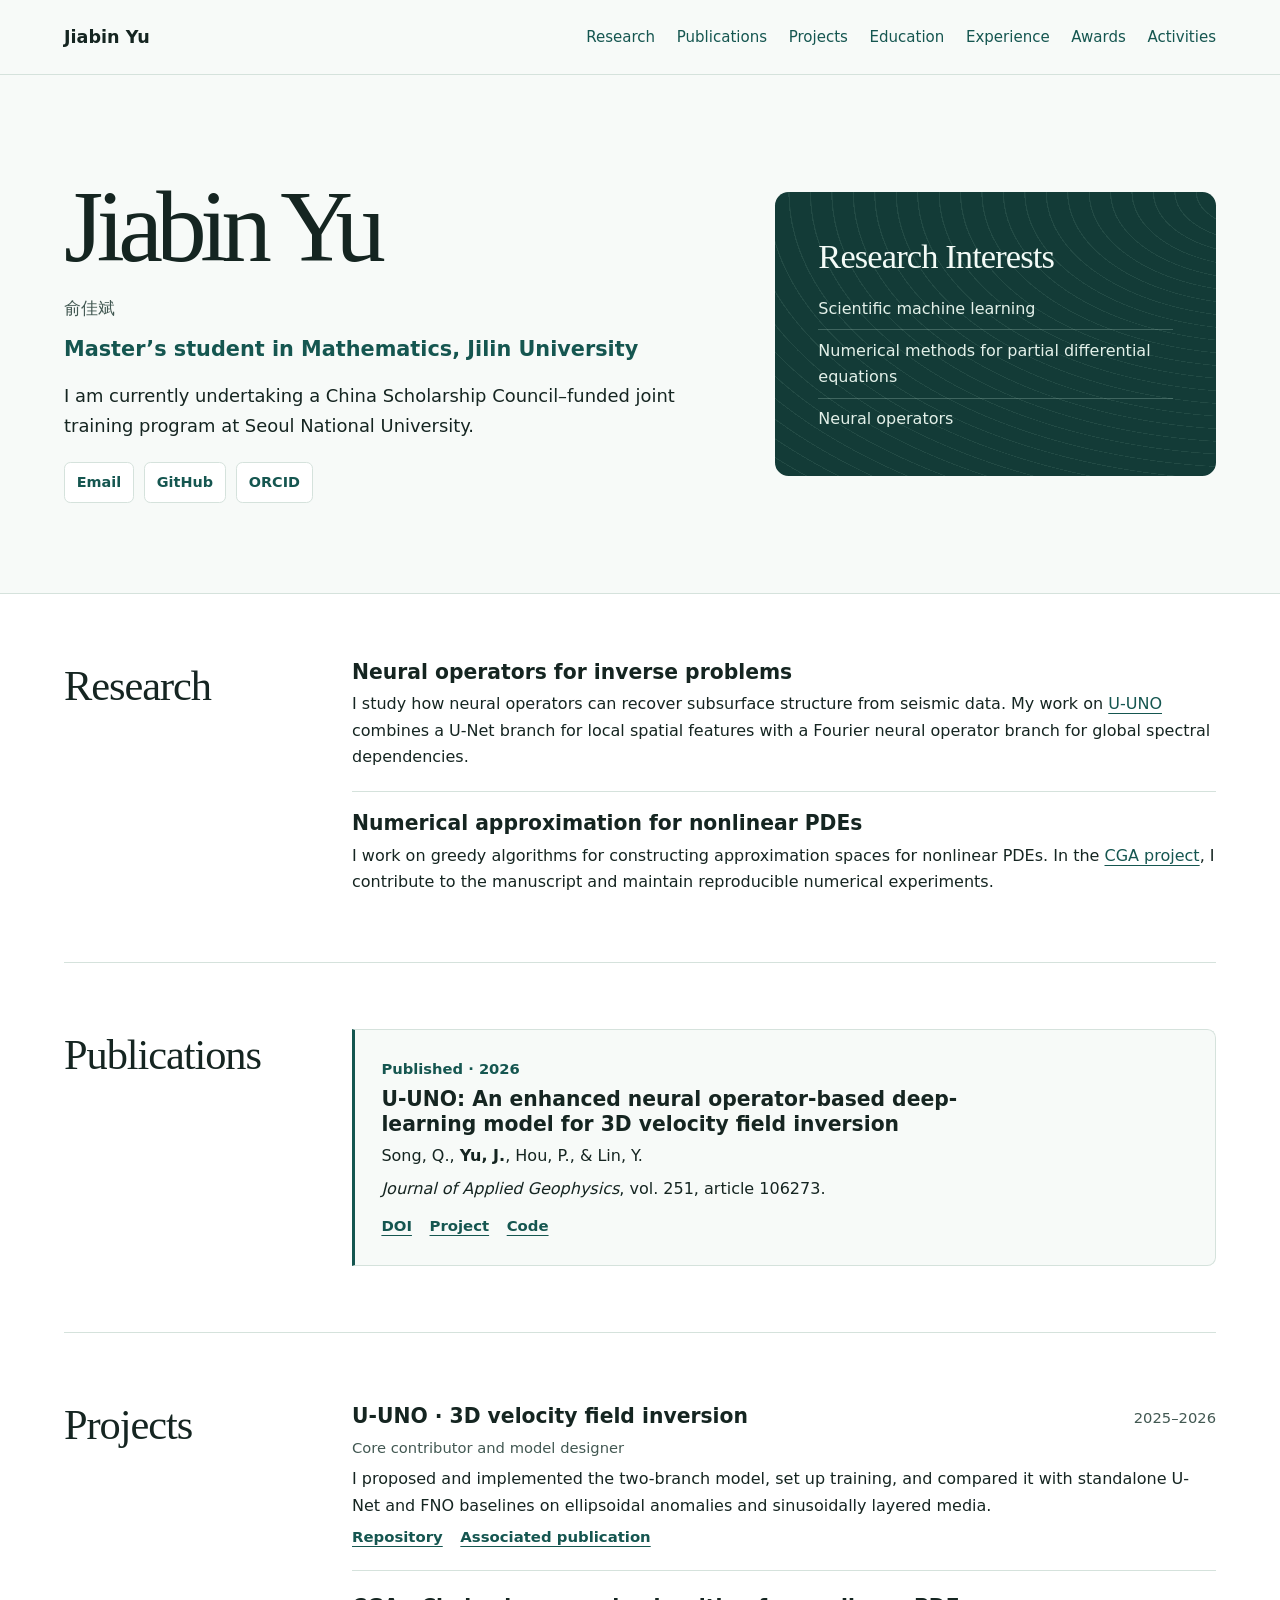
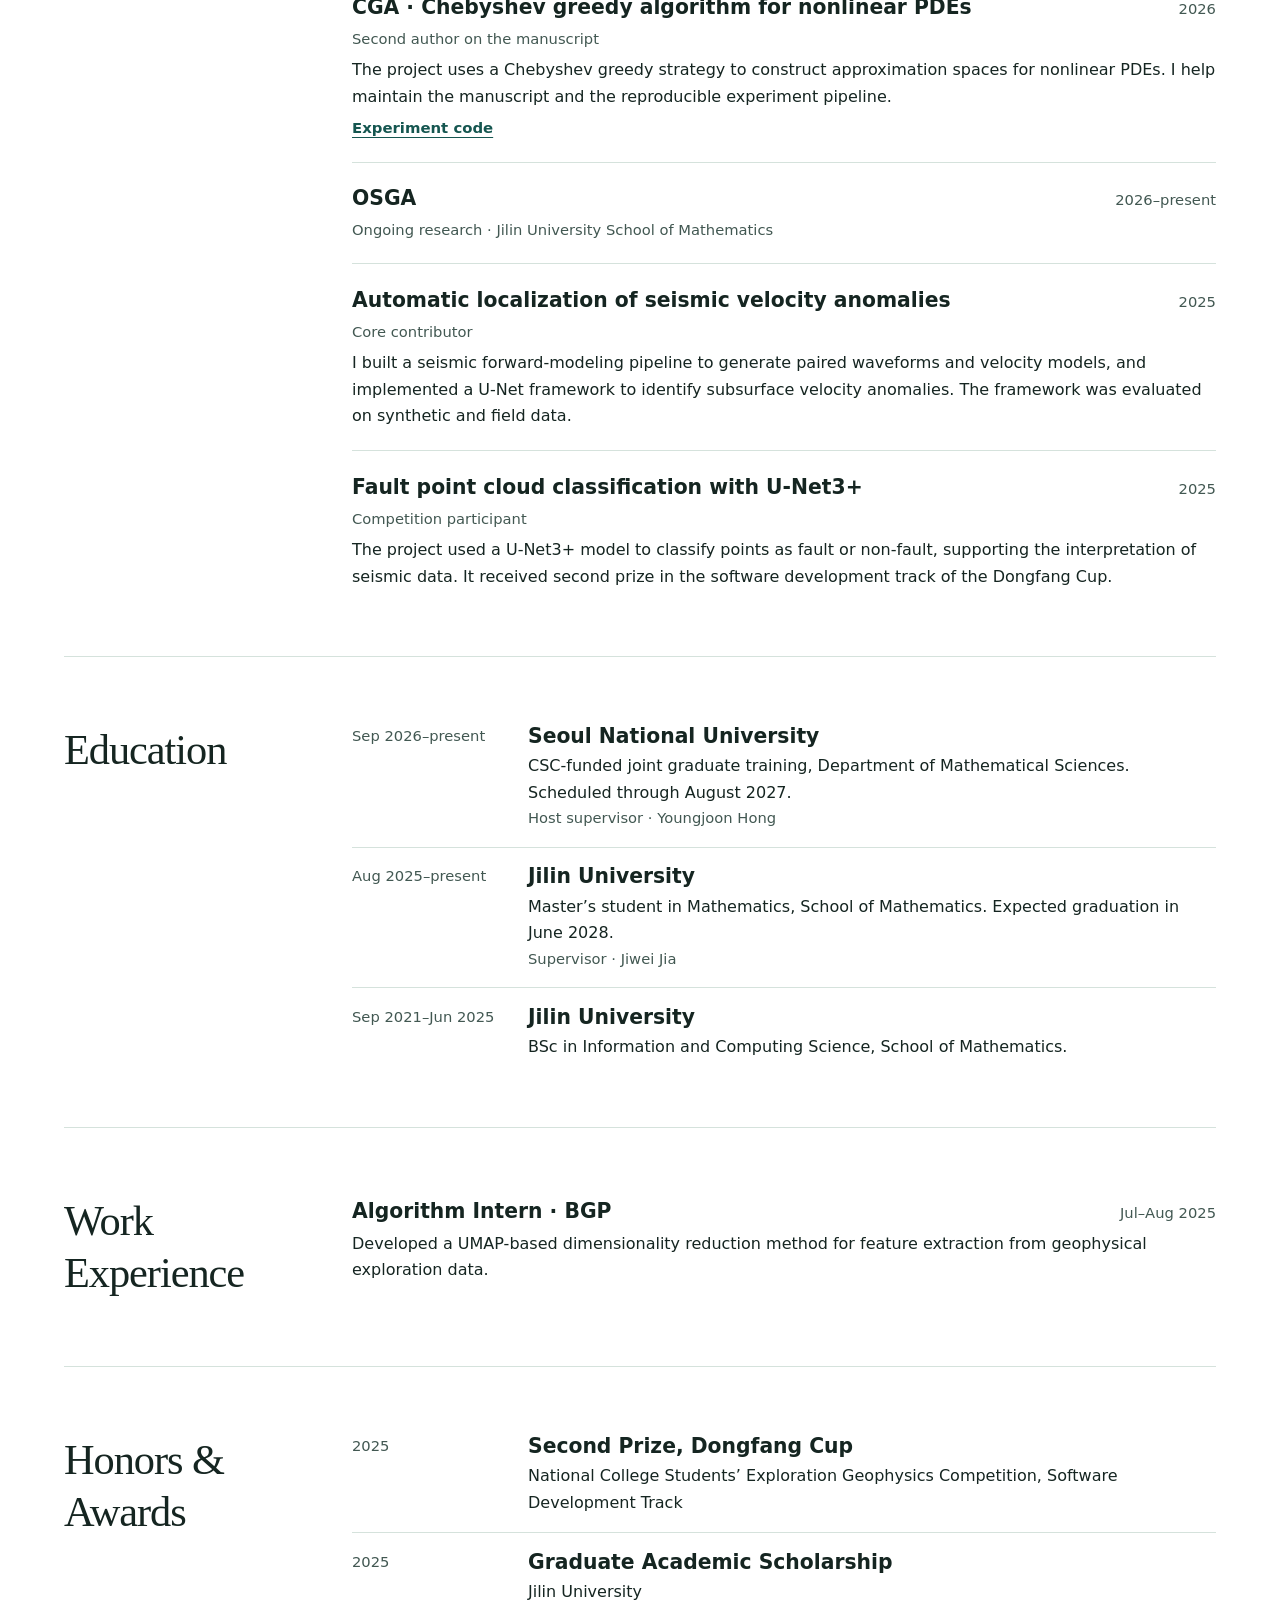
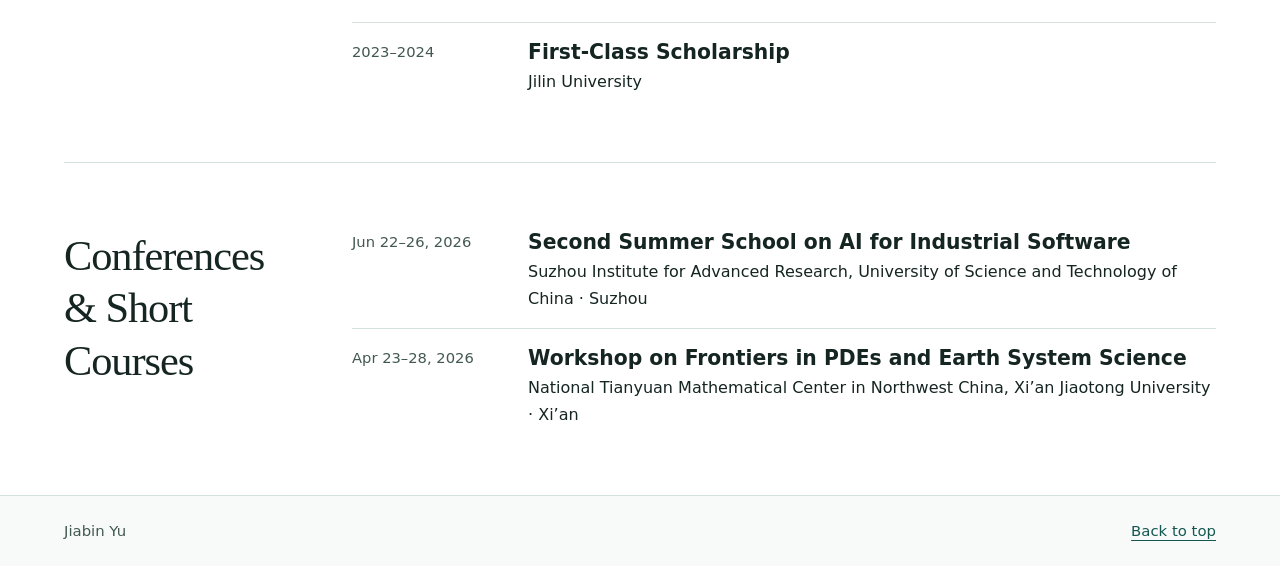
==== index.html @ 4f0d372c "Add files via upload" ====
<!doctype html>
<html lang="en">
<head>
  <meta charset="utf-8">
  <meta name="viewport" content="width=device-width, initial-scale=1">
  <meta name="description" content="Jiabin Yu is a mathematics master's student at Jilin University interested in scientific machine learning, numerical methods for partial differential equations, and neural operators.">
  <title>Jiabin Yu | Mathematics &amp; Scientific Machine Learning</title>
  <link rel="stylesheet" href="assets/style.css">
  <script src="assets/language.js" defer></script>
</head>
<body id="top">
  <a class="skip-link" href="#main">Skip to content</a>
  <header class="site-header">
    <div class="wrap header-inner">
      <a class="wordmark" href="#about">Jiabin Yu</a>
      <nav aria-label="Main navigation">
        <ul class="navigation" role="list">
          <li><a href="#research">Research</a></li>
          <li><a href="#publications">Publications</a></li>
          <li><a href="#projects">Projects</a></li>
          <li><a href="#education">Education</a></li>
          <li><a href="#experience">Experience</a></li>
          <li><a href="#awards">Awards</a></li>
          <li><a href="#activities">Activities</a></li>
        </ul>
      </nav>
      <a class="language-switch" lang="zh-Hans" hreflang="zh-Hans" data-preview-href="../site-zh/index.html" hidden>中文</a>
    </div>
  </header>

  <main id="main">
    <section class="hero" id="about" aria-labelledby="name">
      <div class="wrap hero-inner">
        <div>
          <h1 id="name">Jiabin Yu</h1>
          <p class="alternate-name" lang="zh-Hans">俞佳斌</p>
          <p class="role">Master’s student in Mathematics, Jilin University</p>
          <p class="intro">I am currently undertaking a China Scholarship Council–funded joint training program at Seoul National University.</p>
          <ul class="profile-links" aria-label="Contact and profiles" role="list">
            <li><a href="mailto:yujb25@mails.jlu.edu.cn">Email</a></li>
            <li><a href="https://github.com/RonzolYu">GitHub</a></li>
            <li><a href="https://orcid.org/0009-0006-0397-9789">ORCID</a></li>
          </ul>
        </div>
        <aside class="research-interests" aria-labelledby="interests-heading">
          <h2 id="interests-heading">Research Interests</h2>
          <ul class="interests-list" role="list">
            <li>Scientific machine learning</li>
            <li>Numerical methods for partial differential equations</li>
            <li>Neural operators</li>
          </ul>
        </aside>
      </div>
    </section>

    <div class="wrap">
      <section class="section" id="research" aria-labelledby="research-heading">
        <h2 id="research-heading">Research</h2>
        <div class="stack">
          <article class="record">
            <h3>Neural operators for inverse problems</h3>
            <p>I study how neural operators can recover subsurface structure from seismic data. My work on <a href="#u-uno-project">U-UNO</a> combines a U-Net branch for local spatial features with a Fourier neural operator branch for global spectral dependencies.</p>
          </article>
          <article class="record">
            <h3>Numerical approximation for nonlinear PDEs</h3>
            <p>I work on greedy algorithms for constructing approximation spaces for nonlinear PDEs. In the <a href="#cga-project">CGA project</a>, I contribute to the manuscript and maintain reproducible numerical experiments.</p>
          </article>
        </div>
      </section>

      <section class="section" id="publications" aria-labelledby="publications-heading">
        <h2 id="publications-heading">Publications</h2>
        <div class="stack">
          <article class="record paper" id="u-uno-paper">
            <p class="status">Published · 2026</p>
            <h3>U-UNO: An enhanced neural operator-based deep-learning model for 3D velocity field inversion</h3>
            <p>Song, Q., <strong>Yu, J.</strong>, Hou, P., &amp; Lin, Y.</p>
            <p><cite>Journal of Applied Geophysics</cite>, vol. 251, article 106273.</p>
            <ul class="item-links" role="list">
              <li><a href="https://doi.org/10.1016/j.jappgeo.2026.106273">DOI</a></li>
              <li><a href="#u-uno-project">Project</a></li>
              <li><a href="https://github.com/RonzolYu/uuno">Code</a></li>
            </ul>
          </article>
        </div>
      </section>

      <section class="section" id="projects" aria-labelledby="projects-heading">
        <h2 id="projects-heading">Projects</h2>
        <div class="stack">
          <article class="record" id="u-uno-project">
            <div class="record-head">
              <h3>U-UNO · 3D velocity field inversion</h3>
              <span class="date">2025–2026</span>
            </div>
            <p class="record-meta">Core contributor and model designer</p>
            <p>I proposed and implemented the two-branch model, set up training, and compared it with standalone U-Net and FNO baselines on ellipsoidal anomalies and sinusoidally layered media.</p>
            <ul class="item-links" role="list">
              <li><a href="https://github.com/RonzolYu/uuno">Repository</a></li>
              <li><a href="#u-uno-paper">Associated publication</a></li>
            </ul>
          </article>
          <article class="record" id="cga-project">
            <div class="record-head">
              <h3>CGA · Chebyshev greedy algorithm for nonlinear PDEs</h3>
              <span class="date">2026</span>
            </div>
            <p class="record-meta">Second author on the manuscript</p>
            <p>The project uses a Chebyshev greedy strategy to construct approximation spaces for nonlinear PDEs. I help maintain the manuscript and the reproducible experiment pipeline.</p>
            <ul class="item-links" role="list">
              <li><a href="https://github.com/RonzolYu/cga4PDE">Experiment code</a></li>
            </ul>
          </article>
          <article class="record">
            <div class="record-head">
              <h3>OSGA</h3>
              <span class="date">2026–present</span>
            </div>
            <p class="record-meta">Ongoing research · Jilin University School of Mathematics</p>
          </article>
          <article class="record">
            <div class="record-head">
              <h3>Automatic localization of seismic velocity anomalies</h3>
              <span class="date">2025</span>
            </div>
            <p class="record-meta">Core contributor</p>
            <p>I built a seismic forward-modeling pipeline to generate paired waveforms and velocity models, and implemented a U-Net framework to identify subsurface velocity anomalies. The framework was evaluated on synthetic and field data.</p>
          </article>
          <article class="record">
            <div class="record-head">
              <h3>Fault point cloud classification with U-Net3+</h3>
              <span class="date">2025</span>
            </div>
            <p class="record-meta">Competition participant</p>
            <p>The project used a U-Net3+ model to classify points as fault or non-fault, supporting the interpretation of seismic data. It received second prize in the software development track of the Dongfang Cup.</p>
          </article>
        </div>
      </section>

      <section class="section" id="education" aria-labelledby="education-heading">
        <h2 id="education-heading">Education</h2>
        <ul class="timeline" role="list">
          <li>
            <span class="date">Sep 2026–present</span>
            <div>
              <h3>Seoul National University</h3>
              <p>CSC-funded joint graduate training, Department of Mathematical Sciences. Scheduled through August 2027.</p>
              <p class="record-meta">Host supervisor · Youngjoon Hong</p>
            </div>
          </li>
          <li>
            <span class="date">Aug 2025–present</span>
            <div>
              <h3>Jilin University</h3>
              <p>Master’s student in Mathematics, School of Mathematics. Expected graduation in June 2028.</p>
              <p class="record-meta">Supervisor · Jiwei Jia</p>
            </div>
          </li>
          <li>
            <span class="date">Sep 2021–Jun 2025</span>
            <div>
              <h3>Jilin University</h3>
              <p>BSc in Information and Computing Science, School of Mathematics.</p>
            </div>
          </li>
        </ul>
      </section>

      <section class="section" id="experience" aria-labelledby="experience-heading">
        <h2 id="experience-heading">Work Experience</h2>
        <div class="stack">
          <article class="record">
            <div class="record-head">
              <h3>Algorithm Intern · BGP</h3>
              <span class="date">Jul–Aug 2025</span>
            </div>
            <p>Developed a UMAP-based dimensionality reduction method for feature extraction from geophysical exploration data.</p>
          </article>
        </div>
      </section>

      <section class="section" id="awards" aria-labelledby="awards-heading">
        <h2 id="awards-heading">Honors &amp; Awards</h2>
        <ul class="timeline" role="list">
          <li><span class="date">2025</span><div><h3>Second Prize, Dongfang Cup</h3><p>National College Students’ Exploration Geophysics Competition, Software Development Track</p></div></li>
          <li><span class="date">2025</span><div><h3>Graduate Academic Scholarship</h3><p>Jilin University</p></div></li>
          <li><span class="date">2023–2024</span><div><h3>First-Class Scholarship</h3><p>Jilin University</p></div></li>
        </ul>
      </section>

      <section class="section" id="activities" aria-labelledby="activities-heading">
        <h2 id="activities-heading">Conferences &amp; Short Courses</h2>
        <ul class="timeline" role="list">
          <li>
            <span class="date">Jun 22–26, 2026</span>
            <div><h3>Second Summer School on AI for Industrial Software</h3><p>Suzhou Institute for Advanced Research, University of Science and Technology of China · Suzhou</p></div>
          </li>
          <li>
            <span class="date">Apr 23–28, 2026</span>
            <div><h3>Workshop on Frontiers in PDEs and Earth System Science</h3><p>National Tianyuan Mathematical Center in Northwest China, Xi’an Jiaotong University · Xi’an</p></div>
          </li>
        </ul>
      </section>
    </div>
  </main>

  <footer class="site-footer">
    <div class="wrap footer-inner">
      <span>Jiabin Yu</span>
      <a href="#top">Back to top</a>
    </div>
  </footer>
</body>
</html>
---- assets/style.css ----
:root {
  color-scheme: light;
  --background: #f7faf8;
  --surface: #fff;
  --ink: #152521;
  --muted: #425852;
  --accent: #155650;
  --deep: #133b37;
  --line: #d5e2dc;
  --tint: #e8f2ed;
  --serif: Georgia, "Times New Roman", serif;
  --sans: system-ui, -apple-system, BlinkMacSystemFont, "Segoe UI", sans-serif;
}

:root[lang="zh-Hans"] {
  --serif: "Songti SC", "Noto Serif CJK SC", "Source Han Serif SC", SimSun, Georgia, serif;
  --sans: system-ui, -apple-system, "PingFang SC", "Microsoft YaHei", "Noto Sans CJK SC", sans-serif;
}

*, *::before, *::after { box-sizing: border-box; }
[hidden] { display: none !important; }

body {
  margin: 0;
  background: var(--surface);
  color: var(--ink);
  font: 1rem/1.65 var(--sans);
  overflow-wrap: anywhere;
}

a {
  color: var(--accent);
  text-underline-offset: .24em;
}

a:hover { color: var(--ink); }

a:focus-visible {
  outline: 2px solid currentColor;
  outline-offset: .25rem;
  border-radius: .15rem;
}

h1, h2, h3, p, dl, dd, ol, ul { margin: 0; }

h1, h2, h3 {
  line-height: 1.24;
  text-wrap: balance;
}

h1, h2 { font-family: var(--serif); }

h1 {
  font-size: clamp(3.7rem, 8.2vw, 6.3rem);
  font-weight: 500;
  letter-spacing: -.065em;
}

:lang(zh-Hans) h1 { letter-spacing: -.04em; }

h2 {
  font-size: clamp(1.9rem, 3.7vw, 2.65rem);
  font-weight: 500;
  letter-spacing: -.025em;
}

h3 { font-size: clamp(1.06rem, 2vw, 1.27rem); }

.wrap {
  width: min(100% - 3rem, 72rem);
  margin-inline: auto;
}

.skip-link {
  position: absolute;
  top: .75rem;
  left: .75rem;
  z-index: 1;
  padding: .65rem 1rem;
  background: var(--surface);
  transform: translateY(-200%);
}

.skip-link:focus { transform: none; }

.site-header {
  background: var(--background);
  border-bottom: 1px solid var(--line);
}

.header-inner, .footer-inner {
  display: flex;
  align-items: center;
  justify-content: space-between;
  gap: 1rem 2rem;
  flex-wrap: wrap;
}

.header-inner { min-height: 4.65rem; padding-block: .75rem; gap: .65rem 1.25rem; }
.header-inner nav { margin-inline-start: auto; }

.wordmark {
  color: var(--ink);
  font-size: 1.1rem;
  font-weight: 700;
  text-decoration: none;
}

.navigation, .profile-links, .item-links {
  display: flex;
  align-items: center;
  gap: .7rem 1.35rem;
  flex-wrap: wrap;
  padding: 0;
  list-style: none;
}

.navigation { font-size: .94rem; }
.navigation a:not(:hover) { text-decoration: none; }
.navigation a { display: inline-block; }

.language-switch {
  padding: .2rem .65rem;
  border: 1px solid var(--line);
  border-radius: .35rem;
  font-size: .94rem;
  font-weight: 650;
  text-decoration: none;
}

.language-switch:hover { background: var(--tint); }

.hero {
  background: var(--background);
  border-bottom: 1px solid var(--line);
}

.hero-inner {
  display: grid;
  grid-template-columns: minmax(0, 1.18fr) minmax(0, .82fr);
  align-items: center;
  gap: clamp(2rem, 6vw, 5rem);
  padding-block: clamp(3.1rem, 7vw, 6.2rem);
}

.role {
  margin-top: .75rem;
  color: var(--accent);
  font-size: clamp(1.07rem, 2vw, 1.3rem);
  font-weight: 650;
  line-height: 1.45;
}

.alternate-name {
  margin-top: .3rem;
  color: var(--muted);
  font-size: 1.05rem;
}

.intro {
  max-width: 39rem;
  margin-top: 1.05rem;
  font-size: clamp(1rem, 1.5vw, 1.12rem);
}

.profile-links { margin-top: 1.35rem; gap: .65rem; }

.profile-links a {
  display: inline-flex;
  align-items: center;
  min-height: 2.55rem;
  padding: .32rem .73rem;
  border: 1px solid var(--line);
  border-radius: .4rem;
  background: var(--surface);
  font-size: .9rem;
  font-weight: 640;
  text-decoration: none;
}

.profile-links a:hover { background: var(--tint); border-color: var(--accent); }

.research-interests {
  position: relative;
  isolation: isolate;
  overflow: hidden;
  background: var(--deep);
  color: #f3fbf7;
  border-radius: .85rem;
  padding: clamp(1.5rem, 4vw, 2.7rem);
}

.research-interests::before {
  position: absolute;
  z-index: -1;
  inset: 0;
  background: repeating-radial-gradient(ellipse at 110% 0%, transparent 0 1.25rem, #9fc9b51c 1.28rem 1.34rem);
  content: "";
  pointer-events: none;
}

.research-interests h2 {
  margin-bottom: .65rem;
  font-size: clamp(1.65rem, 2.7vw, 2.15rem);
}

.interests-list {
  padding: 0;
  color: #e3f0e9;
  list-style: none;
}

.interests-list li { padding-block: .46rem; }
.interests-list li + li { border-top: 1px solid #b5d7ca45; }
.interests-list li:last-child { padding-bottom: 0; }

.section {
  display: grid;
  grid-template-columns: minmax(0, 14rem) minmax(0, 1fr);
  gap: 1.4rem clamp(2rem, 5vw, 5rem);
  padding-block: clamp(2.5rem, 5.5vw, 4.15rem);
  border-top: 1px solid var(--line);
  scroll-margin-top: 1.2rem;
}

.section:first-child { border-top: 0; }
.stack { display: grid; gap: 1.3rem; align-content: start; }
.stack-compact { gap: .9rem; }
.record { min-width: 0; }
.record h3 + *, .record p + *, .record .record-head + * { margin-top: .38rem; }
.record + .record { padding-top: 1.2rem; border-top: 1px solid var(--line); }
.record-meta, .date, .status { color: var(--muted); font-size: .92rem; }
.record-head { display: flex; flex-wrap: wrap; justify-content: space-between; align-items: baseline; gap: .2rem 1rem; }
.date { font-variant-numeric: tabular-nums; }
.item-links { gap: .35rem 1.1rem; font-size: .93rem; font-weight: 630; }

.paper {
  padding: clamp(1.15rem, 3vw, 1.65rem);
  background: var(--background);
  border: 1px solid var(--line);
  border-left: .24rem solid var(--accent);
  border-radius: 0 .55rem .55rem 0;
}

.paper .status { color: var(--accent); font-weight: 700; }
.paper .item-links { margin-top: .72rem; }

.timeline {
  display: grid;
  gap: 1.05rem;
  list-style: none;
  padding: 0;
}

.timeline li {
  display: grid;
  grid-template-columns: minmax(0, 10rem) minmax(0, 1fr);
  gap: .2rem 1rem;
  padding-bottom: 1rem;
  border-bottom: 1px solid var(--line);
}

.timeline li:last-child { border-bottom: 0; padding-bottom: 0; }
.timeline h3 + p { margin-top: .28rem; }

.site-footer {
  padding-block: 1.45rem;
  background: var(--background);
  border-top: 1px solid var(--line);
  color: var(--muted);
  font-size: .93rem;
}

@media (max-width: 52rem) {
  .hero-inner { gap: 1.7rem; }
  .section { grid-template-columns: minmax(0, 10rem) minmax(0, 1fr); }
}

@media (max-width: 42rem) {
  .wrap { width: min(100% - 2rem, 72rem); }
  .header-inner {
    display: grid;
    grid-template-columns: minmax(0, 1fr) auto;
    gap: .35rem .75rem;
  }

  .header-inner nav { grid-area: 2 / 1 / auto / -1; margin-inline-start: 0; }
  .language-switch { grid-area: 1 / 2; }
  .navigation { gap: .25rem .85rem; }
  .navigation a { padding-block: .25rem; }
  .hero-inner, .section { grid-template-columns: minmax(0, 1fr); }
  .section { gap: 1.15rem; }
  .timeline li { grid-template-columns: minmax(0, 1fr); }
}
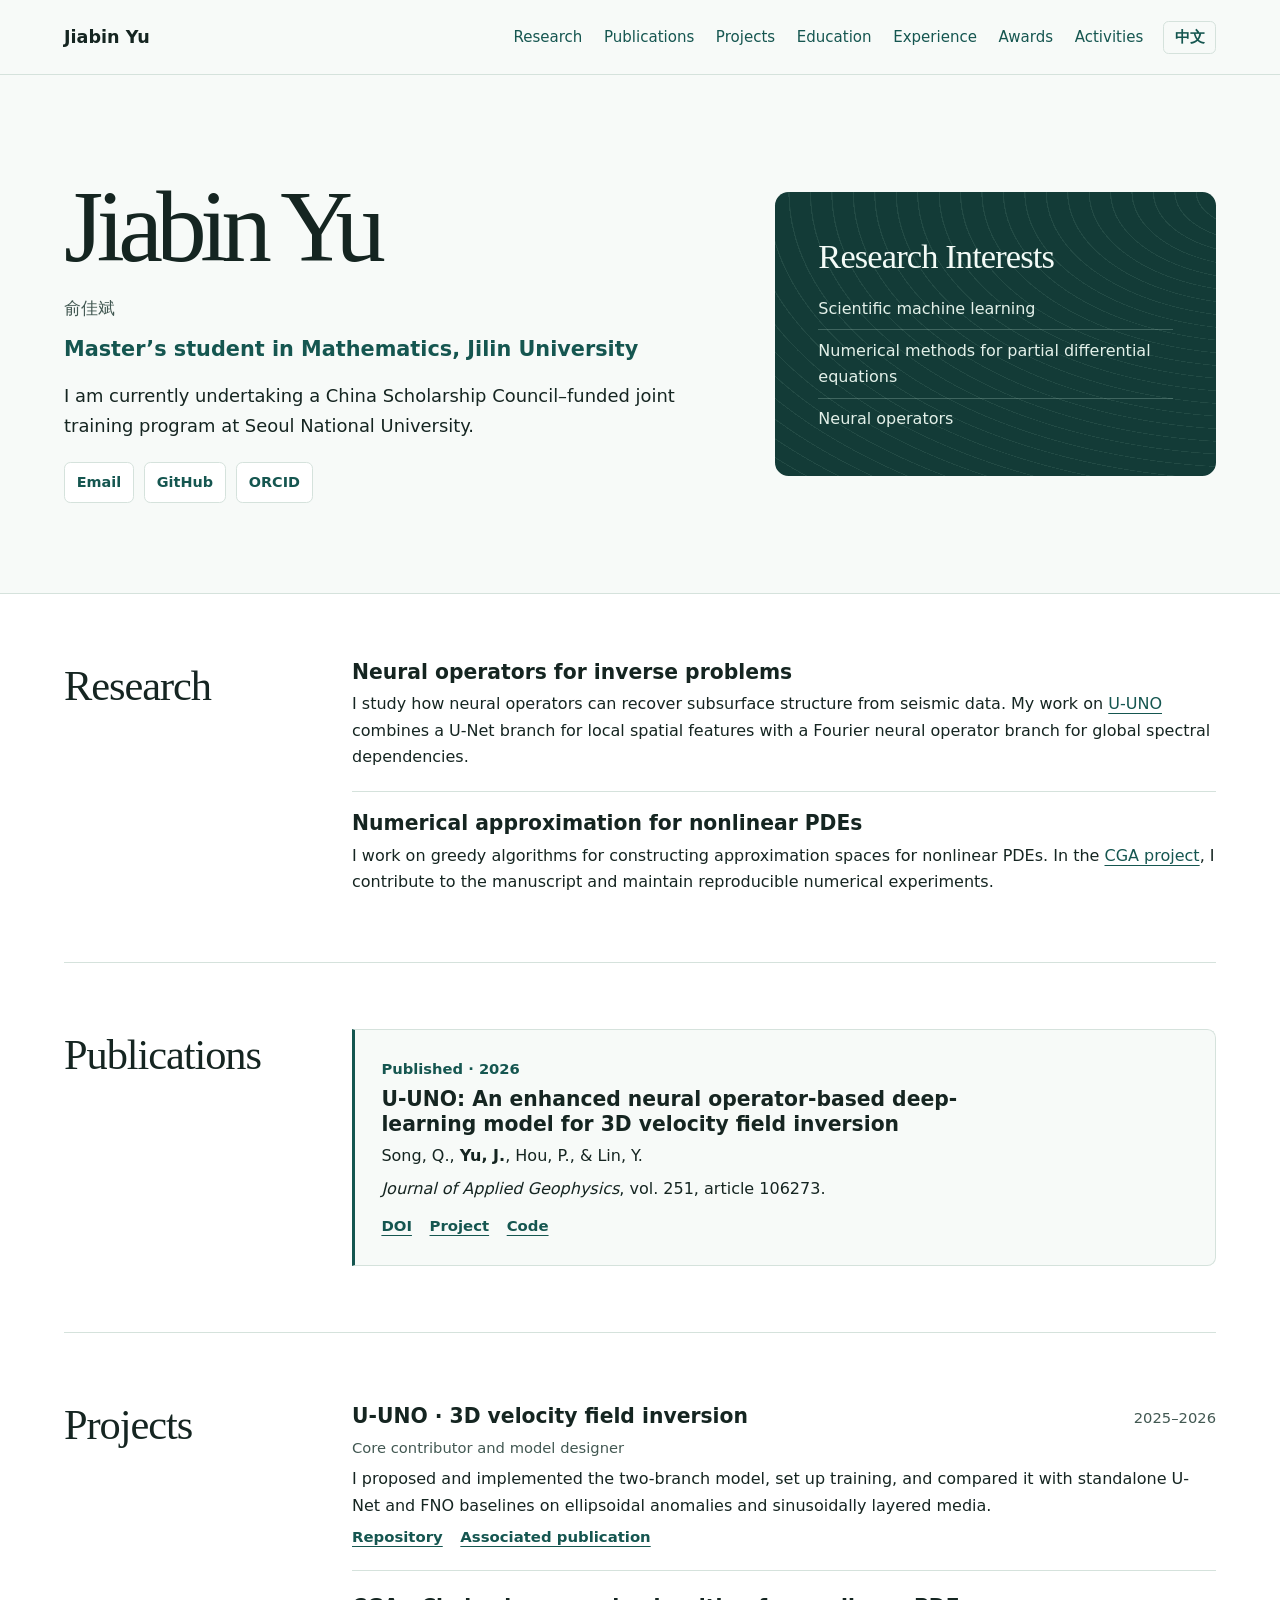
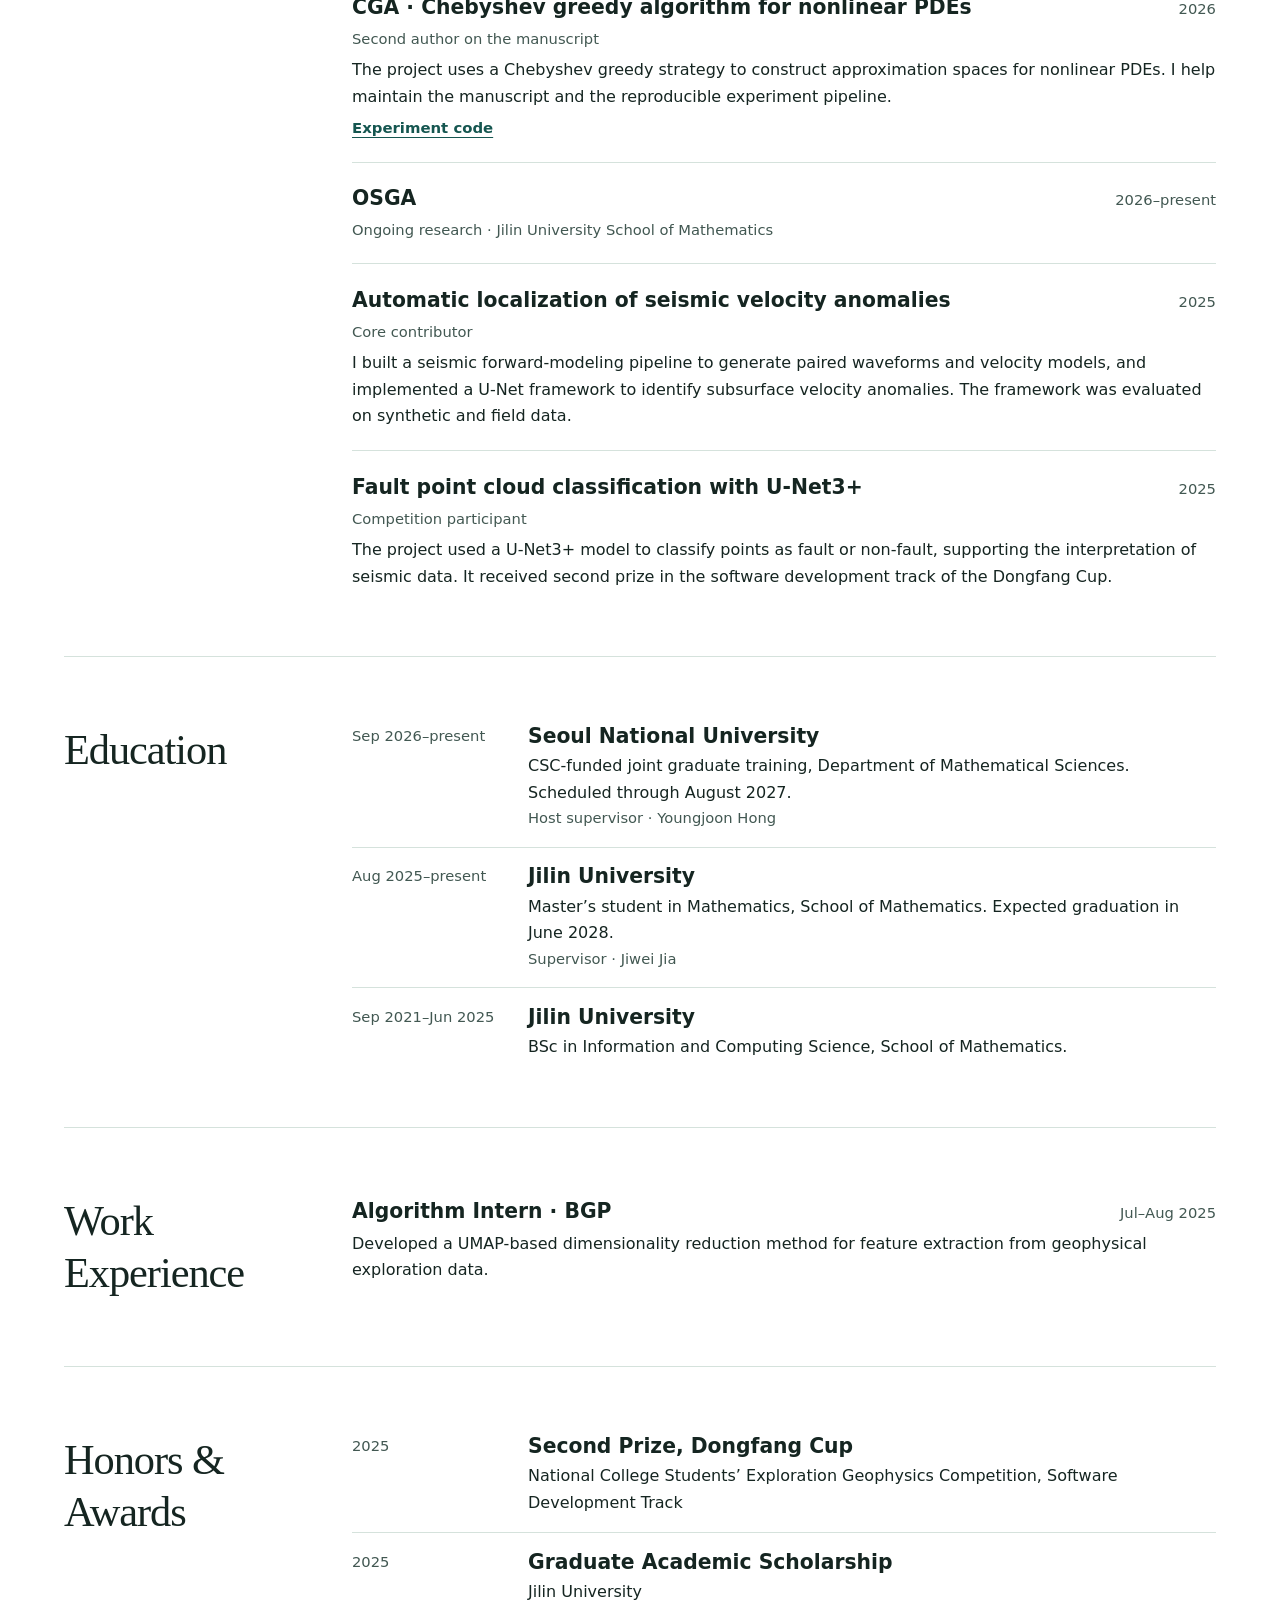
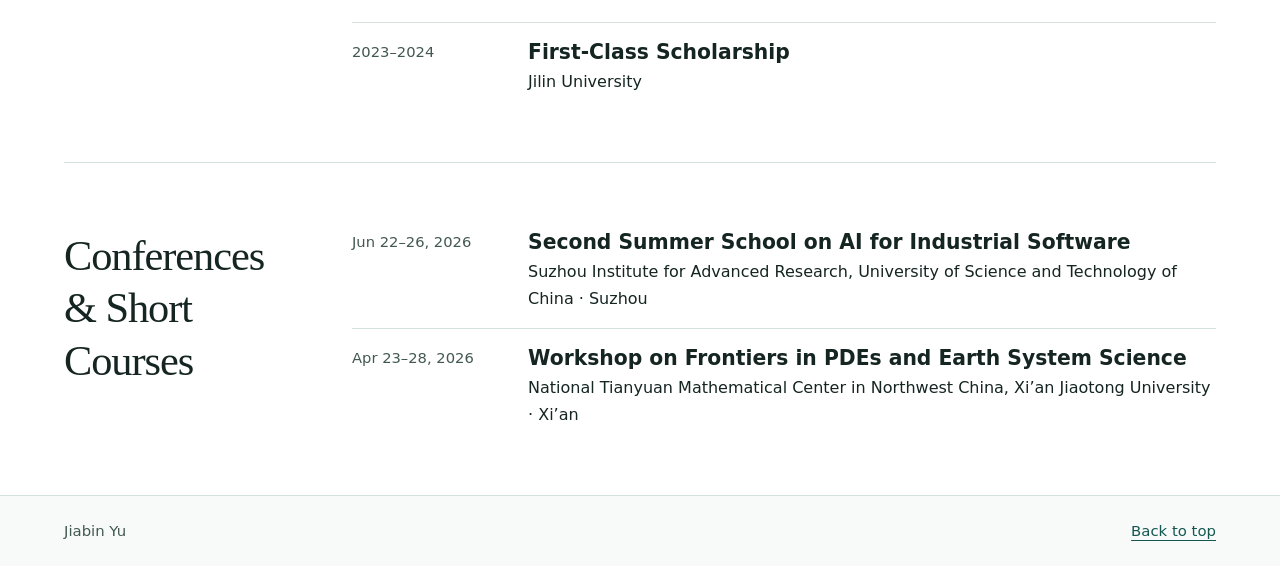
==== commit 983bc11e: "Add files via upload" ====
--- a/index.html
+++ b/index.html
@@ -24,7 +24,7 @@
           <li><a href="#activities">Activities</a></li>
         </ul>
       </nav>
-      <a class="language-switch" lang="zh-Hans" hreflang="zh-Hans" data-preview-href="../site-zh/index.html" hidden>中文</a>
+      <a class="language-switch" lang="zh-Hans" hreflang="zh-Hans" href="zh/index.html">中文</a>
     </div>
   </header>
 
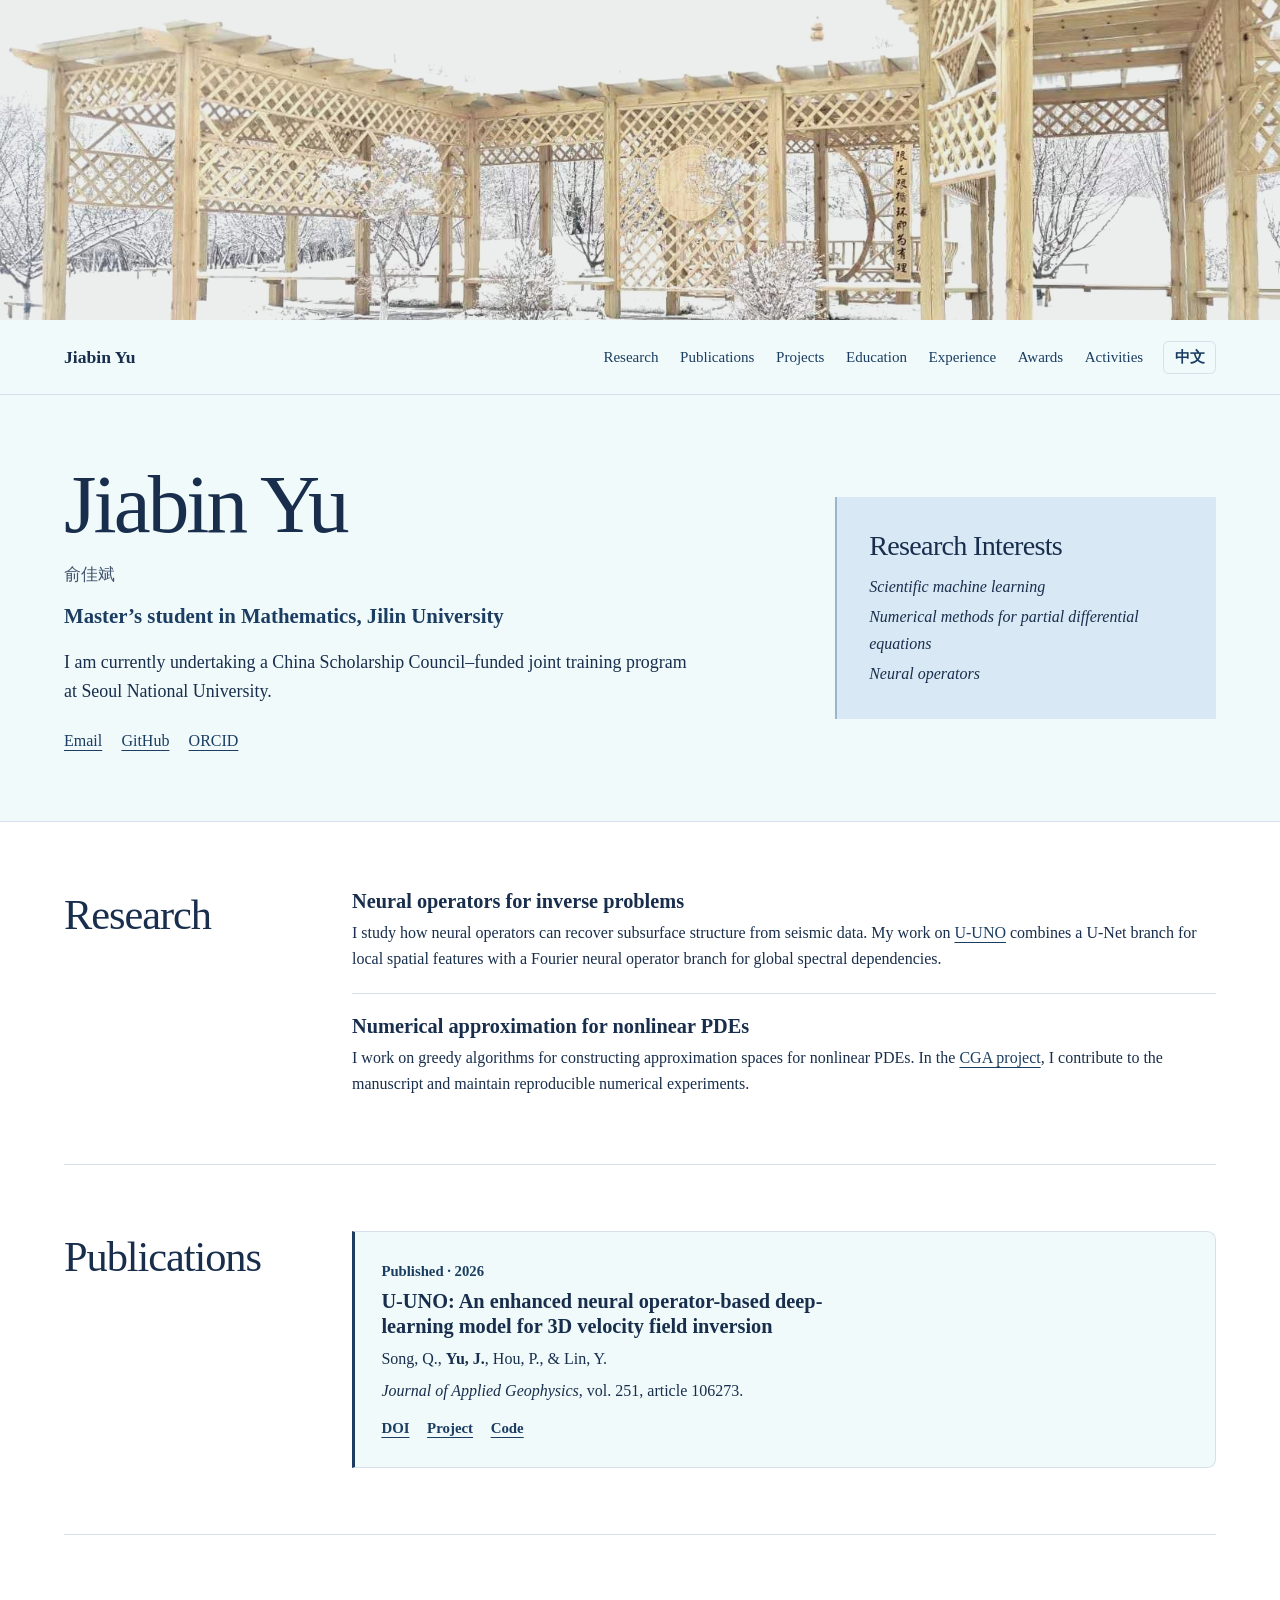
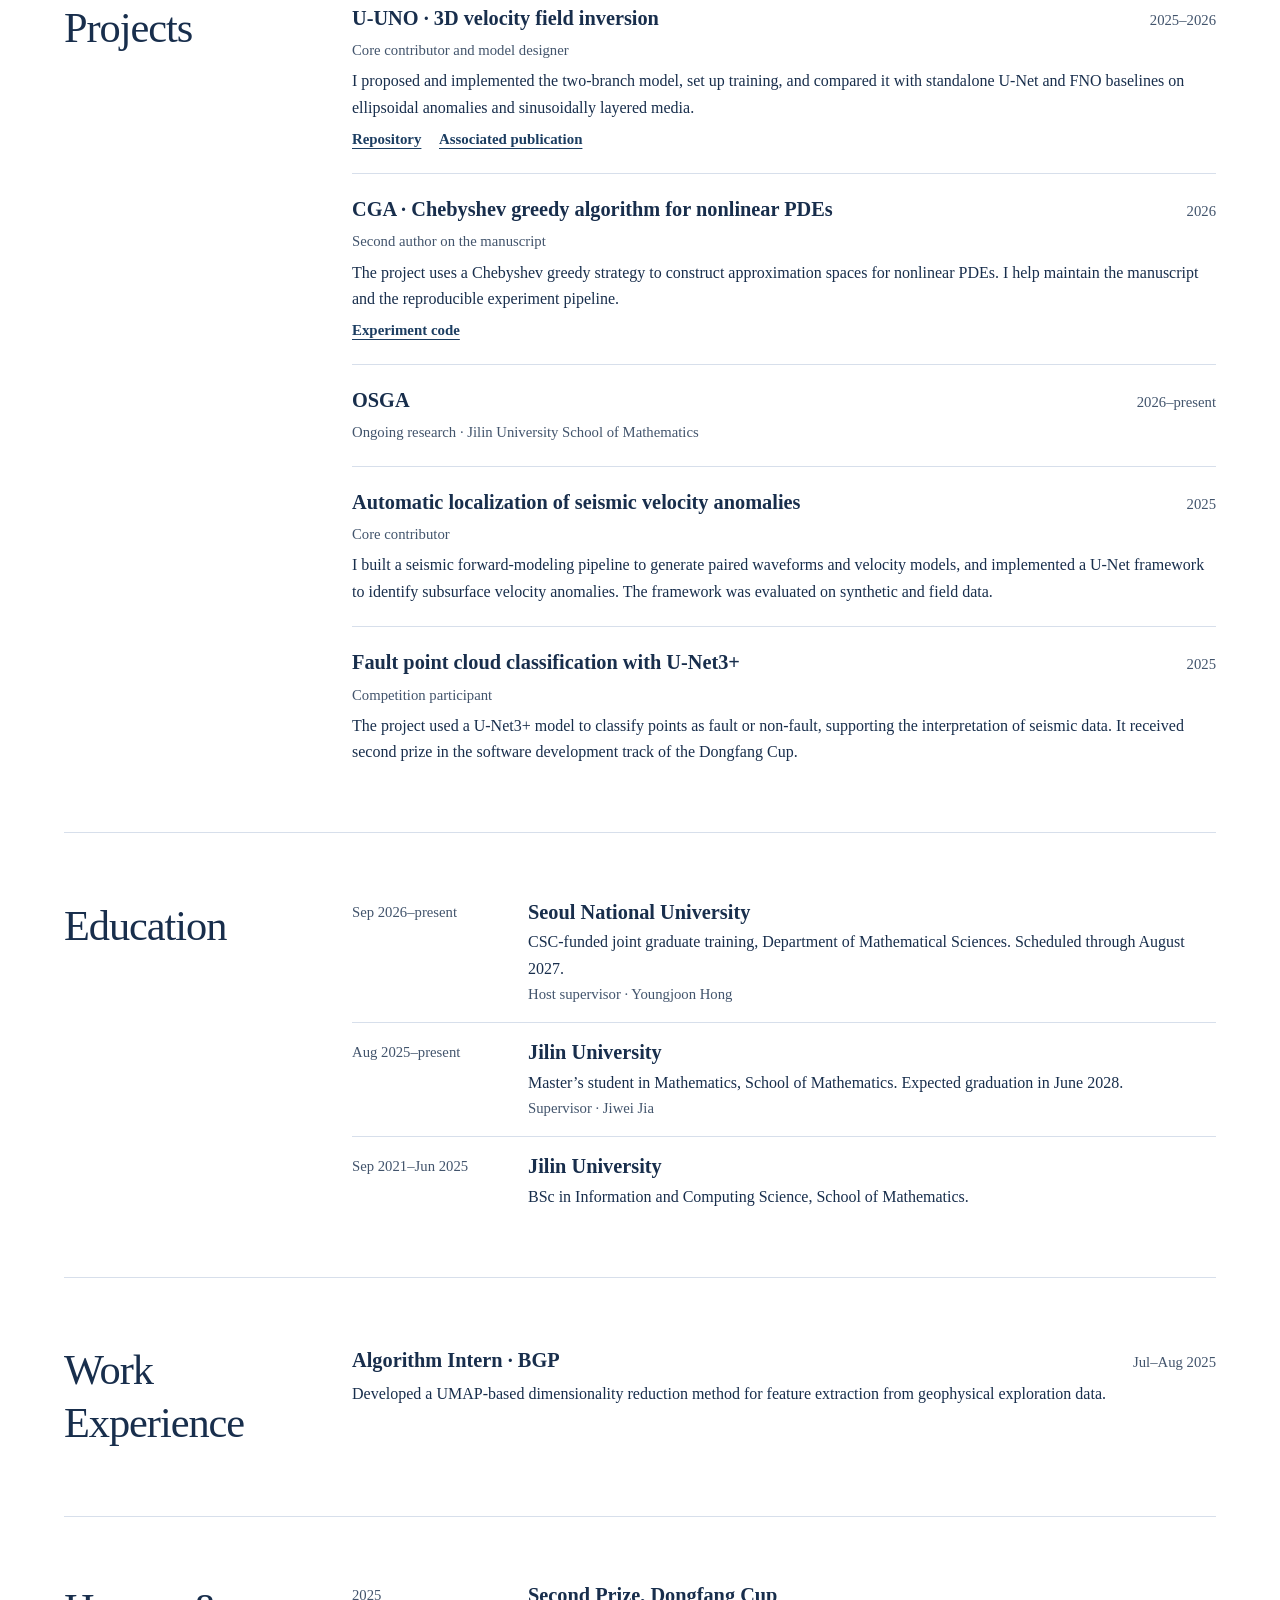
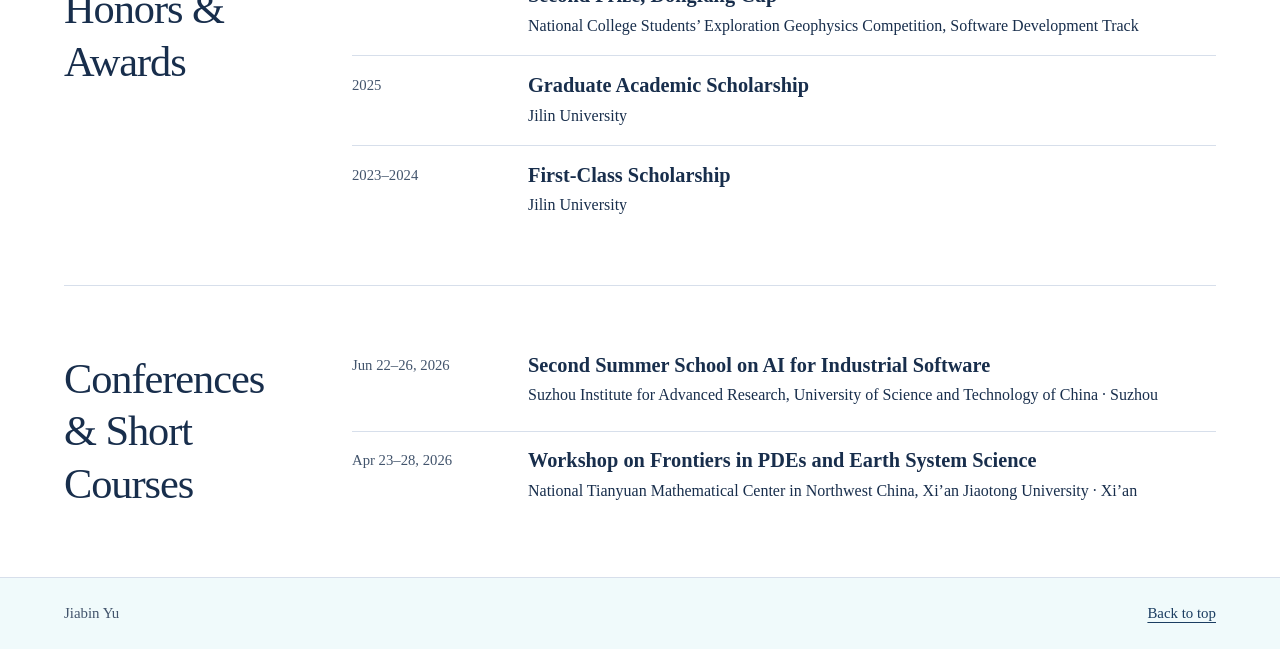
==== commit 64a6f85b: "Add files via upload" ====
--- a/index.html
+++ b/index.html
@@ -11,6 +11,9 @@
 <body id="top">
   <a class="skip-link" href="#main">Skip to content</a>
   <header class="site-header">
+    <div class="site-banner">
+      <img src="assets/winter-pergola.jpg" width="1670" height="1028" alt="A wooden pergola in the snow" fetchpriority="high">
+    </div>
     <div class="wrap header-inner">
       <a class="wordmark" href="#about">Jiabin Yu</a>
       <nav aria-label="Main navigation">
--- a/assets/style.css
+++ b/assets/style.css
@@ -1,20 +1,31 @@
+/* Local heading subset derived from LXGW WenKai v1.521 under SIL OFL 1.1. */
+@font-face {
+  font-family: "Homepage Kai";
+  src: url("kai-headings.woff2") format("woff2");
+  font-style: normal;
+  font-weight: 400;
+  font-display: swap;
+}
+
 :root {
   color-scheme: light;
-  --background: #f7faf8;
+  --background: #f0fafb;
   --surface: #fff;
-  --ink: #152521;
-  --muted: #425852;
-  --accent: #155650;
-  --deep: #133b37;
-  --line: #d5e2dc;
-  --tint: #e8f2ed;
-  --serif: Georgia, "Times New Roman", serif;
-  --sans: system-ui, -apple-system, BlinkMacSystemFont, "Segoe UI", sans-serif;
+  --ink: #182e4c;
+  --muted: #42546c;
+  --accent: #1b3d61;
+  --line: #d7dfeb;
+  --tint: #eaf0f8;
+  --interests-background: #d8e8f4;
+  --latin-serif: "Times New Roman", Times, "Liberation Serif";
+  --songti: "Songti SC", STSong, SimSun, "Noto Serif CJK SC", "Source Han Serif SC";
+  --body-font: var(--latin-serif), var(--songti), serif;
+  --heading-font: var(--body-font);
 }
 
 :root[lang="zh-Hans"] {
-  --serif: "Songti SC", "Noto Serif CJK SC", "Source Han Serif SC", SimSun, Georgia, serif;
-  --sans: system-ui, -apple-system, "PingFang SC", "Microsoft YaHei", "Noto Sans CJK SC", sans-serif;
+  --kaiti: "Kaiti SC", STKaiti, KaiTi, "KaiTi_GB2312", "AR PL UKai CN", "Homepage Kai";
+  --heading-font: var(--latin-serif), var(--kaiti), var(--songti), serif;
 }
 
 *, *::before, *::after { box-sizing: border-box; }
@@ -24,7 +35,7 @@
   margin: 0;
   background: var(--surface);
   color: var(--ink);
-  font: 1rem/1.65 var(--sans);
+  font: 1rem/1.65 var(--body-font);
   overflow-wrap: anywhere;
 }
 
@@ -44,19 +55,20 @@
 h1, h2, h3, p, dl, dd, ol, ul { margin: 0; }
 
 h1, h2, h3 {
+  font-family: var(--heading-font);
   line-height: 1.24;
   text-wrap: balance;
 }
 
-h1, h2 { font-family: var(--serif); }
+cite, em { font-style: italic; }
 
 h1 {
-  font-size: clamp(3.7rem, 8.2vw, 6.3rem);
+  font-size: clamp(2.9rem, 6.5vw, 5.2rem);
   font-weight: 500;
-  letter-spacing: -.065em;
-}
-
-:lang(zh-Hans) h1 { letter-spacing: -.04em; }
+  letter-spacing: -.035em;
+}
+
+:lang(zh-Hans) h1 { letter-spacing: -.02em; }
 
 h2 {
   font-size: clamp(1.9rem, 3.7vw, 2.65rem);
@@ -88,6 +100,20 @@
   border-bottom: 1px solid var(--line);
 }
 
+.site-banner {
+  background: #e6edf2;
+}
+
+.site-banner img {
+  display: block;
+  width: 100%;
+  height: clamp(10rem, 25vw, 22rem);
+  object-fit: cover;
+  object-position: 50% 64%;
+  filter: contrast(1.08) brightness(.93) saturate(.86);
+  opacity: .96;
+}
+
 .header-inner, .footer-inner {
   display: flex;
   align-items: center;
@@ -137,10 +163,10 @@
 
 .hero-inner {
   display: grid;
-  grid-template-columns: minmax(0, 1.18fr) minmax(0, .82fr);
-  align-items: center;
-  gap: clamp(2rem, 6vw, 5rem);
-  padding-block: clamp(3.1rem, 7vw, 6.2rem);
+  grid-template-columns: minmax(0, 1.3fr) minmax(0, .7fr);
+  align-items: center;
+  gap: clamp(1.5rem, 5vw, 4rem);
+  padding-block: clamp(2rem, 4.6vw, 3.6rem);
 }
 
 .role {
@@ -163,56 +189,33 @@
   font-size: clamp(1rem, 1.5vw, 1.12rem);
 }
 
-.profile-links { margin-top: 1.35rem; gap: .65rem; }
+.profile-links { margin-top: .8rem; gap: .25rem 1.2rem; }
 
 .profile-links a {
   display: inline-flex;
   align-items: center;
-  min-height: 2.55rem;
-  padding: .32rem .73rem;
-  border: 1px solid var(--line);
-  border-radius: .4rem;
-  background: var(--surface);
-  font-size: .9rem;
-  font-weight: 640;
-  text-decoration: none;
-}
-
-.profile-links a:hover { background: var(--tint); border-color: var(--accent); }
+  min-height: 2.75rem;
+}
 
 .research-interests {
-  position: relative;
-  isolation: isolate;
-  overflow: hidden;
-  background: var(--deep);
-  color: #f3fbf7;
-  border-radius: .85rem;
-  padding: clamp(1.5rem, 4vw, 2.7rem);
-}
-
-.research-interests::before {
-  position: absolute;
-  z-index: -1;
-  inset: 0;
-  background: repeating-radial-gradient(ellipse at 110% 0%, transparent 0 1.25rem, #9fc9b51c 1.28rem 1.34rem);
-  content: "";
-  pointer-events: none;
+  background: var(--interests-background);
+  border-inline-start: 2px solid #9bb6cc;
+  padding: clamp(1.2rem, 2.8vw, 2rem);
 }
 
 .research-interests h2 {
-  margin-bottom: .65rem;
-  font-size: clamp(1.65rem, 2.7vw, 2.15rem);
+  margin-bottom: .62rem;
+  font-size: clamp(1.42rem, 2.2vw, 1.8rem);
 }
 
 .interests-list {
   padding: 0;
-  color: #e3f0e9;
   list-style: none;
 }
 
-.interests-list li { padding-block: .46rem; }
-.interests-list li + li { border-top: 1px solid #b5d7ca45; }
-.interests-list li:last-child { padding-bottom: 0; }
+:root[lang="en"] .interests-list { font-style: italic; }
+
+.interests-list li + li { margin-top: .25rem; }
 
 .section {
   display: grid;
@@ -278,6 +281,8 @@
 
 @media (max-width: 42rem) {
   .wrap { width: min(100% - 2rem, 72rem); }
+  .site-banner img { object-position: 56% 62%; }
+
   .header-inner {
     display: grid;
     grid-template-columns: minmax(0, 1fr) auto;
